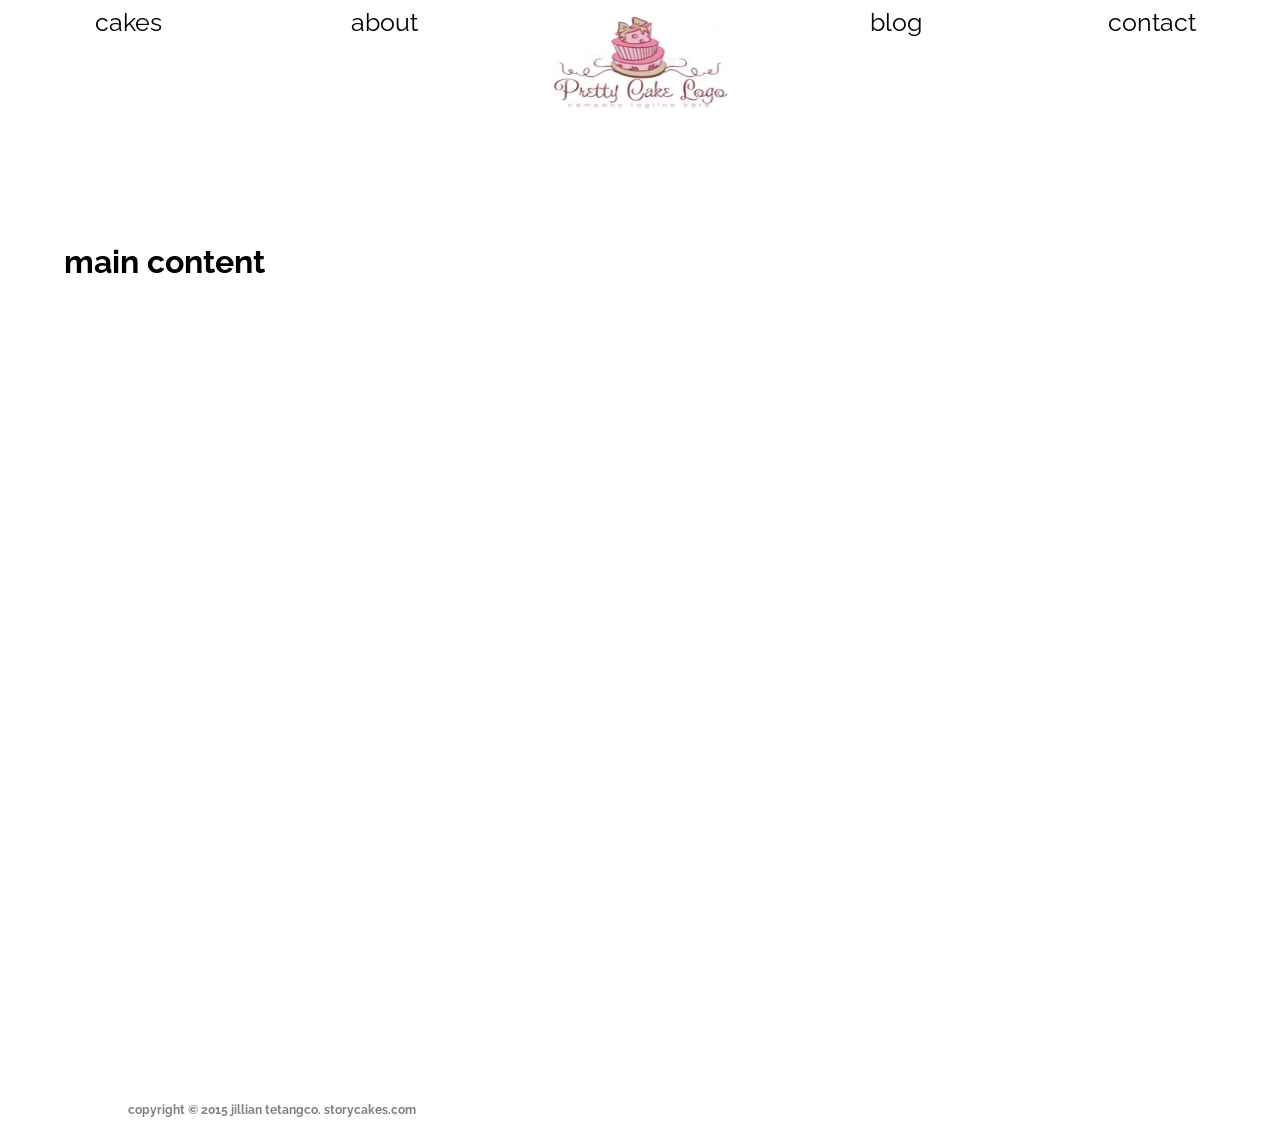
==== about.html @ d335c50a "header and footer header and footer" ====
<!DOCTYPE HTML>
<html lang="en">
	<head>
		<link href='http://fonts.googleapis.com/css?family=Montserrat' rel='stylesheet' type='text/css'/>
    	<link href='http://fonts.googleapis.com/css?family=Raleway:400,300' rel='stylesheet' type='text/css'>
		<!--<link rel="shortcut icon" type="image/x-icon" href="img/favicon.ico">-->
		<link rel="stylesheet" type="text/css" href="css/bootstrap.css" />
		<link rel="stylesheet" type="text/css" href="css/stylesheet.css" />

    	<!-- jQuery -->
		<script src="js/jquery-1.11.0.min.js"></script>

		<meta charset="UTF-8">
		<title>Story Cakes</title>
	</head>
		
		<!-- Top and Primary Navigation Begin -->
		<div id="wrapper">
			
			<div id="right-wrapper">
				<ul class="navbar" id="primary-nav">

					<li id="cakes-li">
						<a href="cakes.html" id="adopt">cakes</a>
					</li>
					<li id="about-li">
						<a href="about.html" id="learnmore">about</a>
					</li>
					<li id="main-logo">
						<a href="home.html"><img id="logo" src="img/main-logo.png" alt="logo"/>
						</a>
					</li>
					<li id="blog-li">
						<a href="blog.html" id="rehome">blog</a>
					</li>
					<li id="contact-li">
						<a href="contact.html" id="support">contact</a>
					</li>
				</ul>
			</div>
		</div>
		<!-- Top and Primary Navigation End -->

		<div id="main-wrapper">
			<h1>main content</h1>
		</div>
		
		<footer>
			<div class="footer-wrapper">
				<h2>copyright &copy; 2015 jillian tetangco.  storycakes.com</h2>
			</div>
		</footer>

	</body>
</html>
---- css/stylesheet.css ----
html, body {
	font-family: 'Raleway', sans-serif;
	margin: 0;
	height: 100%;
}
#wrapper {
	height: 115px;
	margin: 0;
	z-index: 99;
	position: relative;
	background-color: white;
}
.inline {
	display: inline-block;
}
#right-wrapper {
	width: 100%;
	height: 115px;
	display: block;
	margin-left: auto;
	margin-right: auto;
	float: left;
}
.navbar {
	display: inline-block;
	padding: 0;
	height: 35px;
	margin: 0;
	position: absolute;
}
#cakes-li {
	width: 20%; 
}
#about-li {
	width: 20%; 
}
#main-logo {
	width: 20%; 
}
#blog-li {
	width: 20%; 
}
#contact-li {
	width: 20%; 
}
#wrapper img {
	width: 80%;
	height: 100px;
}
#primary-nav {
	position: relative;
	font-family: 'Raleway';
	font-size: 25px;
	padding-bottom: 20px;
	padding-top: 13px;
	width: 100%;
}
#primary-nav li {
	line-height: 0.75em;
}
.navbar li {
	height: auto;
	float: left;  /* This lines up the menu items horizontally */
	text-align: center;  /* All text is placed in the center of the box */
	list-style: none;  /* Removes the default styling (bullets) for the list */
	padding: 0;
}
.navbar a {	
	text-decoration: none;  /* Removes the default hyperlink styling. */
	display: block;
	text-align: center;
}
#primary-nav.navbar li a:hover {
	color: black;
}
#primary-nav.navbar a {
	color: black;
}
#main-wrapper {
	display: block;
	position: relative;
	width: 90%;
	min-height: 100%;
	margin: 10% auto;
	margin-bottom: -50px;
}
#main-wrapper:after {
	content: "";
	display: block;
}
footer {
	color: gray;
	margin-top: -50px;
	height: 50px;
	font-size: 8px;
}
.footer-wrapper, #main-wrapper:after {
	height: 50px;
}
.footer-wrapper {
	width: 90%;
	float: right;
	margin-right: auto;
	margin-left: auto;
	font-family: 'Raleway', sans-serif;
}
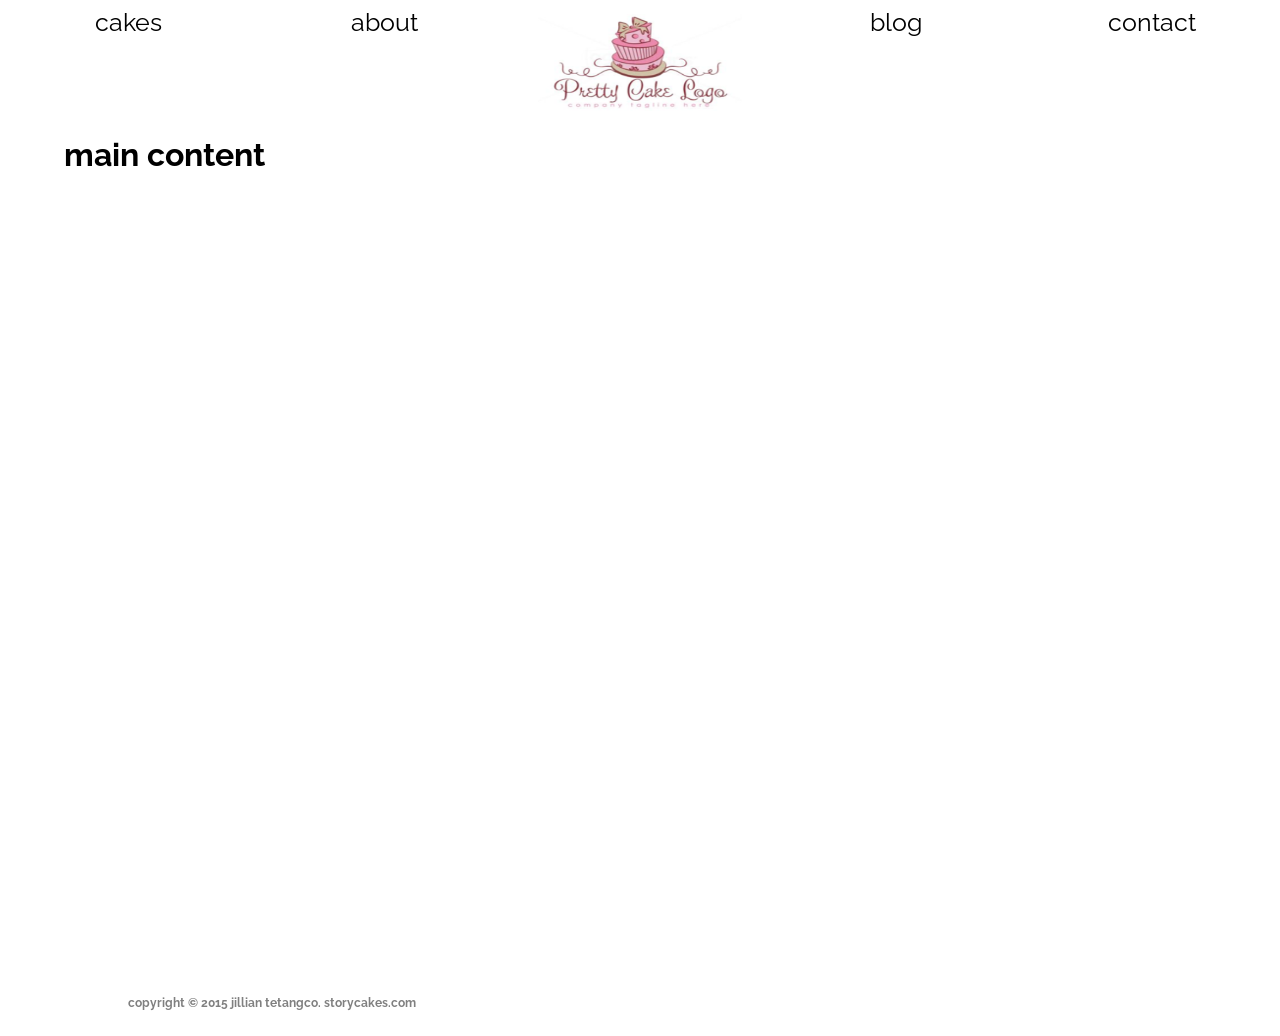
==== commit d9a4f277: "changed home.html links to index.html" ====
--- a/about.html
+++ b/about.html
@@ -27,7 +27,7 @@
 						<a href="about.html" id="learnmore">about</a>
 					</li>
 					<li id="main-logo">
-						<a href="home.html"><img id="logo" src="img/main-logo.png" alt="logo"/>
+						<a href="index.html"><img id="logo" src="img/main-logo.png" alt="logo"/>
 						</a>
 					</li>
 					<li id="blog-li">
--- a/css/stylesheet.css
+++ b/css/stylesheet.css
@@ -81,7 +81,7 @@
 	position: relative;
 	width: 90%;
 	min-height: 100%;
-	margin: 10% auto;
+	margin: 0 auto;
 	margin-bottom: -50px;
 }
 #main-wrapper:after {
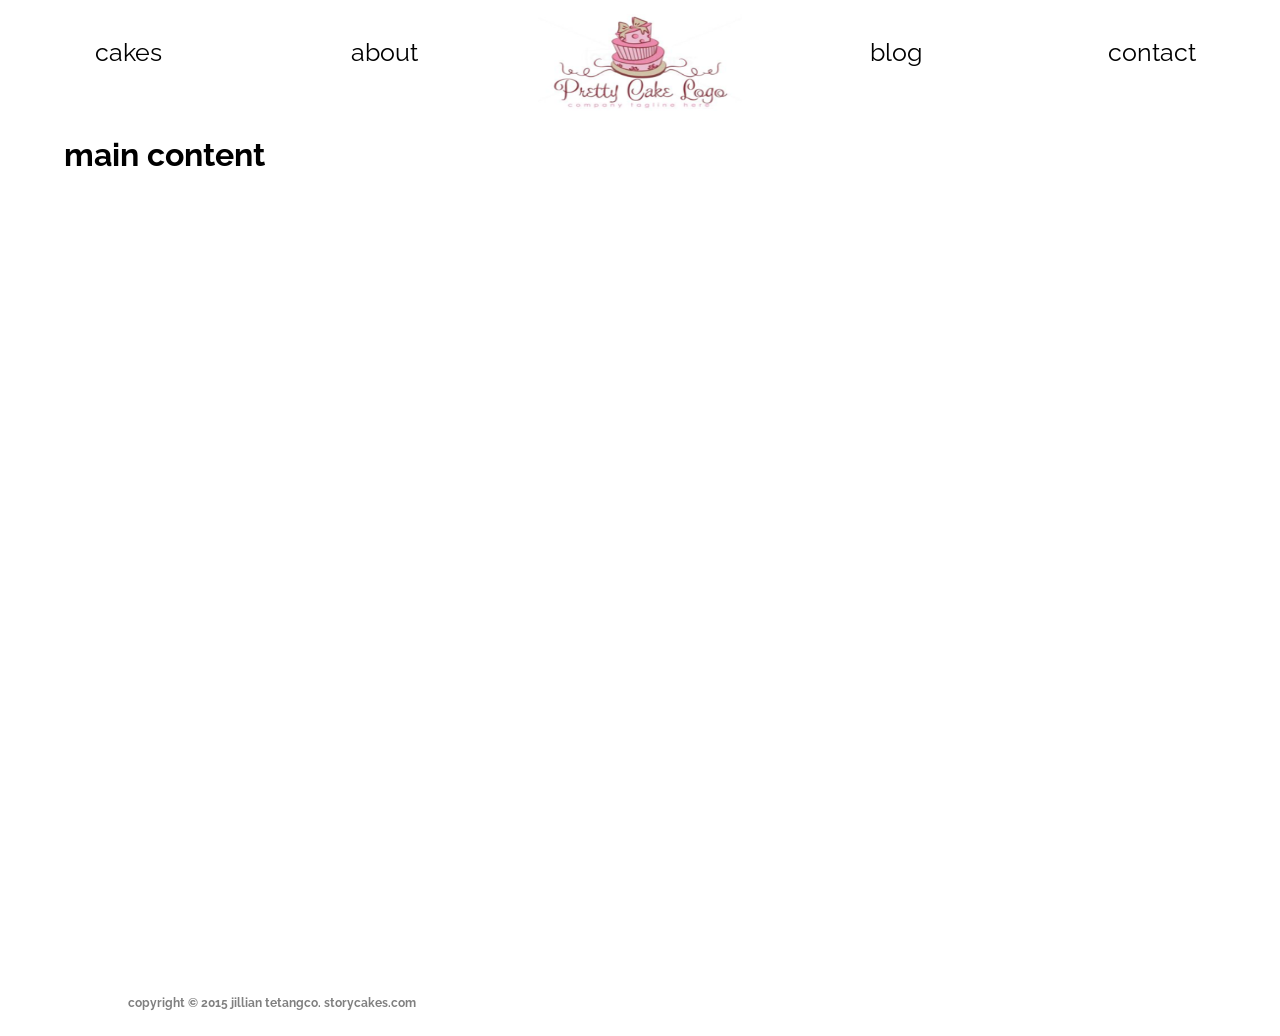
==== commit 73037ec2: "populating home page pics" ====
--- a/about.html
+++ b/about.html
@@ -21,7 +21,7 @@
 				<ul class="navbar" id="primary-nav">
 
 					<li id="cakes-li">
-						<a href="cakes.html" id="adopt">cakes</a>
+						<a href="index.html#wrapper" id="adopt">cakes</a>
 					</li>
 					<li id="about-li">
 						<a href="about.html" id="learnmore">about</a>
--- a/css/stylesheet.css
+++ b/css/stylesheet.css
@@ -25,7 +25,7 @@
 	display: inline-block;
 	padding: 0;
 	height: 35px;
-	margin: 0;
+	margin: 30px 0 0 0;
 	position: absolute;
 }
 #cakes-li {
@@ -36,6 +36,7 @@
 }
 #main-logo {
 	width: 20%; 
+    margin: -30px 0 0 0;
 }
 #blog-li {
 	width: 20%; 
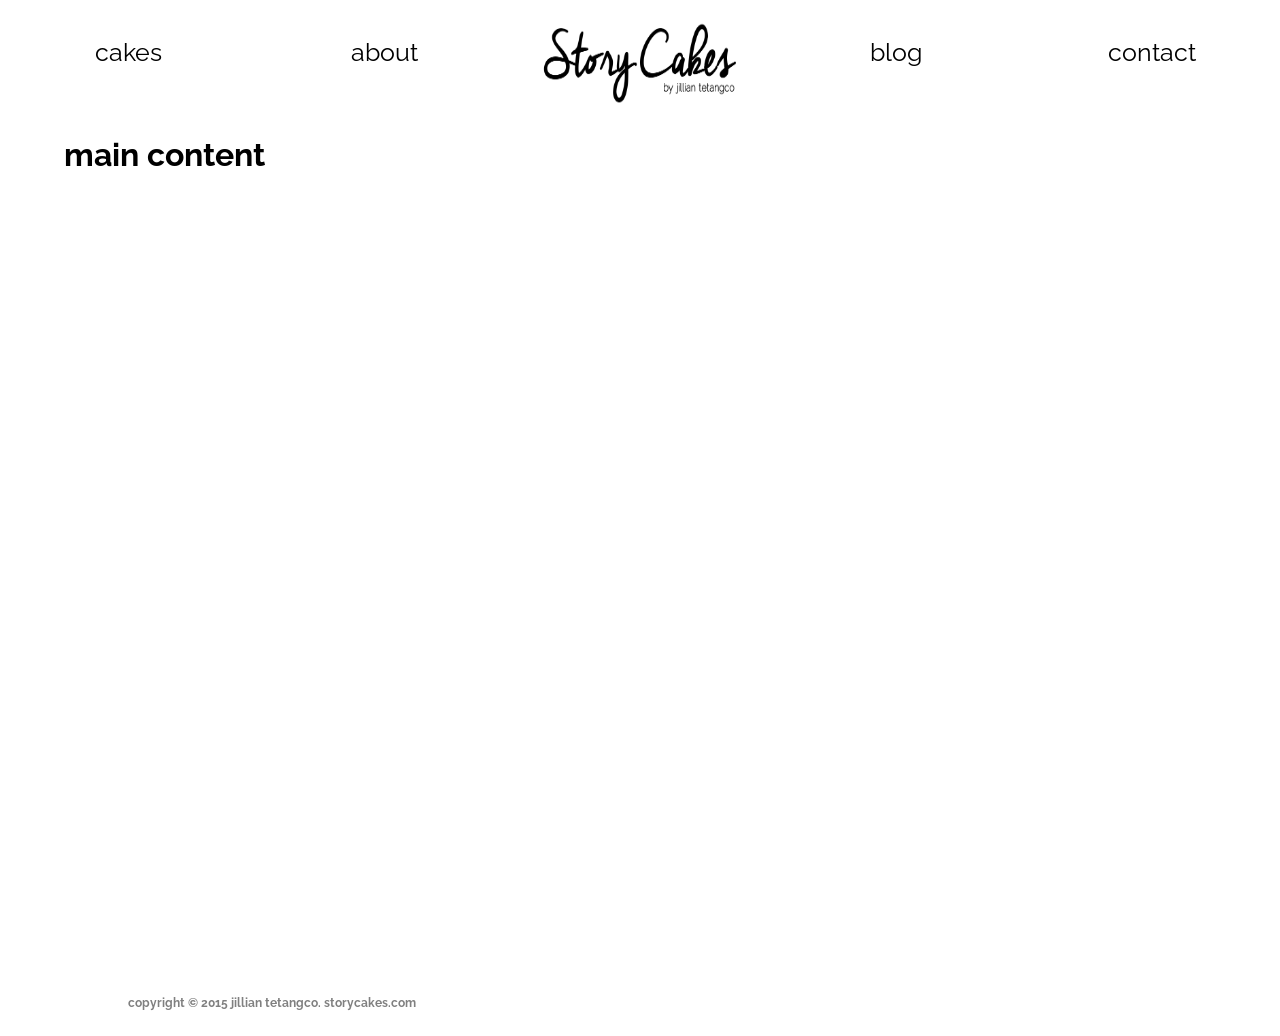
==== commit 2d3ba8ee: "changed new logo" ====
--- a/about.html
+++ b/about.html
@@ -21,13 +21,13 @@
 				<ul class="navbar" id="primary-nav">
 
 					<li id="cakes-li">
-						<a href="index.html#wrapper" id="adopt">cakes</a>
+						<a href="cakes.html" id="adopt">cakes</a>
 					</li>
 					<li id="about-li">
 						<a href="about.html" id="learnmore">about</a>
 					</li>
 					<li id="main-logo">
-						<a href="index.html"><img id="logo" src="img/main-logo.png" alt="logo"/>
+						<a href="index.html"><img id="logo" src="img/splash-text-black.png" alt="logo"/>
 						</a>
 					</li>
 					<li id="blog-li">
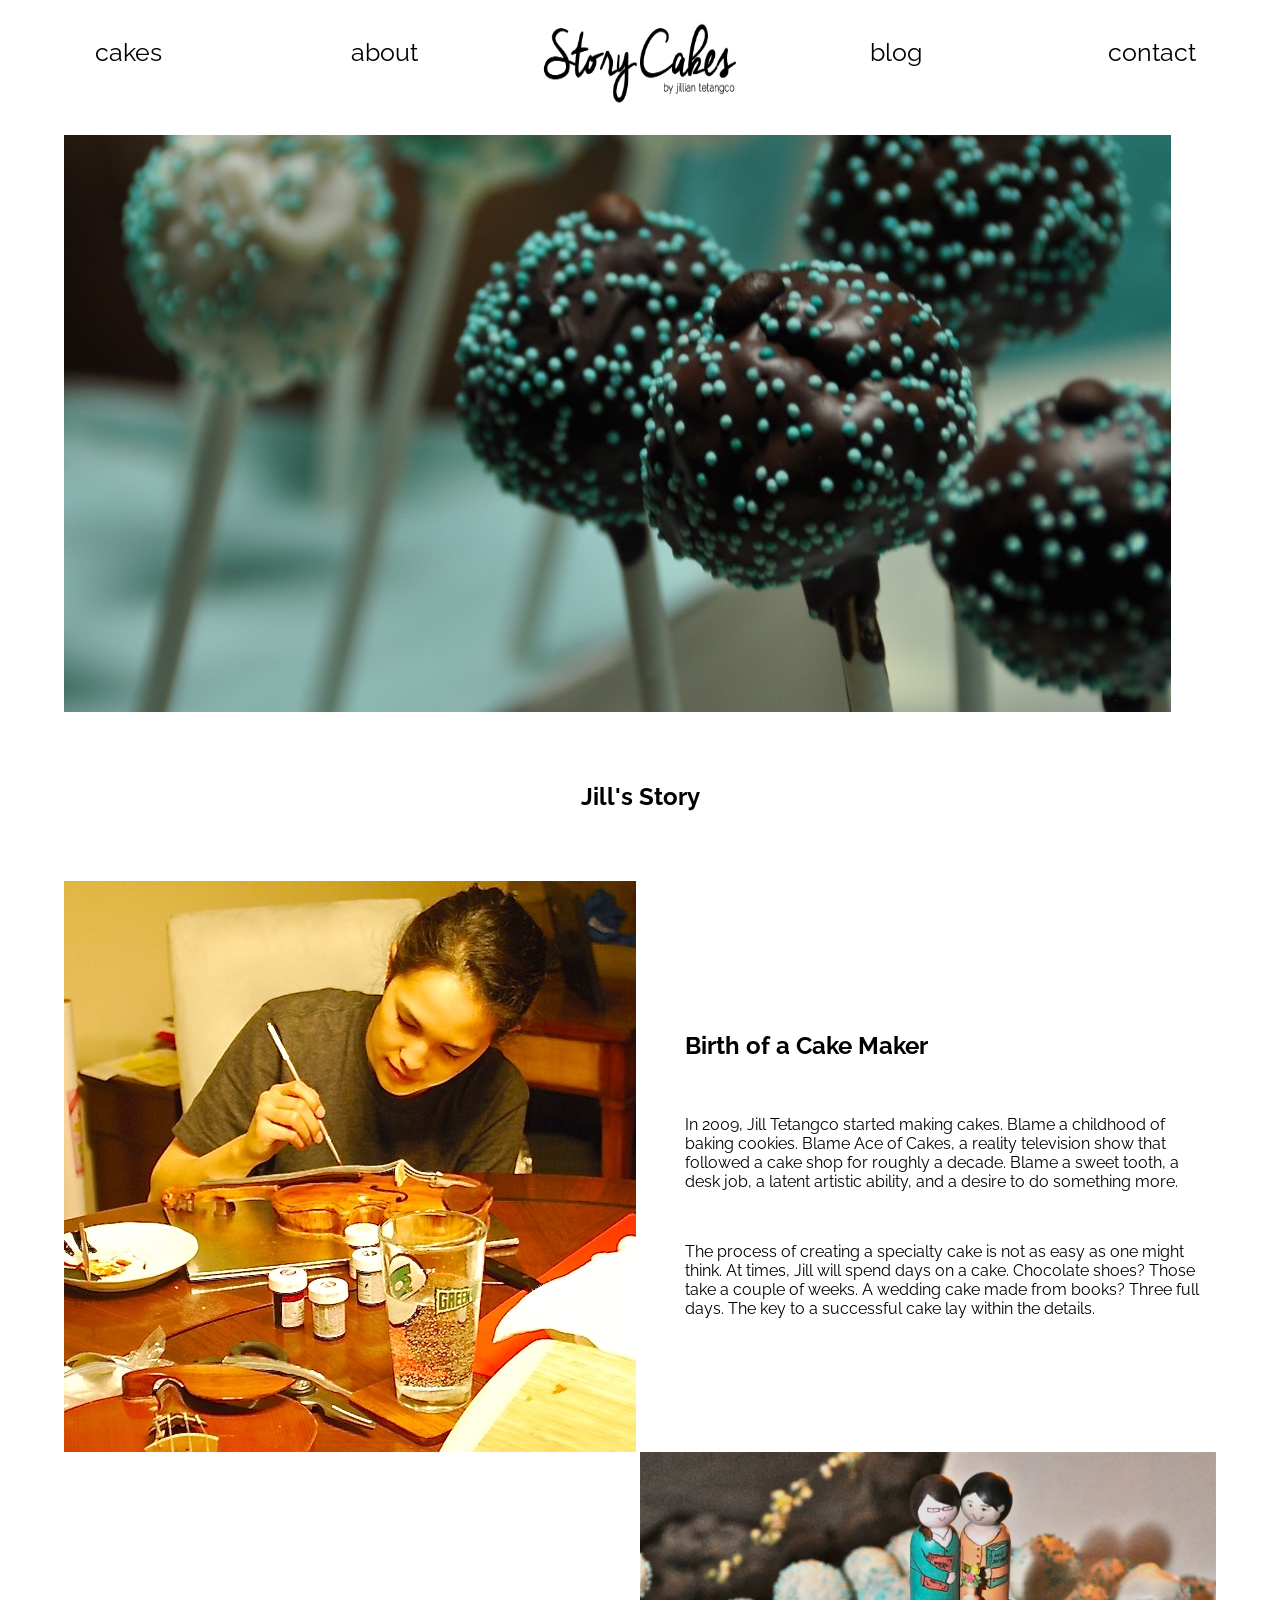
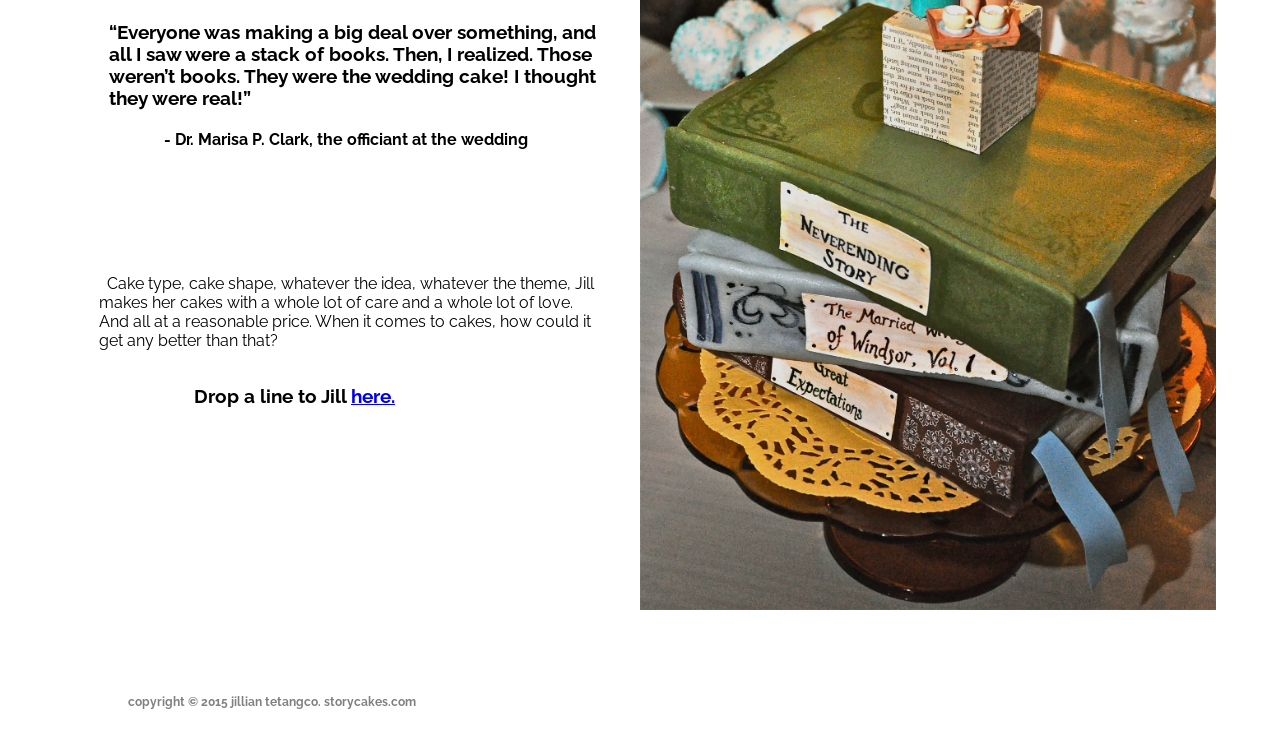
==== commit 4742d38c: "about page" ====
--- a/about.html
+++ b/about.html
@@ -6,6 +6,7 @@
 		<!--<link rel="shortcut icon" type="image/x-icon" href="img/favicon.ico">-->
 		<link rel="stylesheet" type="text/css" href="css/bootstrap.css" />
 		<link rel="stylesheet" type="text/css" href="css/stylesheet.css" />
+		<link rel="stylesheet" type="text/css" href="css/about-stylesheet.css" />
 
     	<!-- jQuery -->
 		<script src="js/jquery-1.11.0.min.js"></script>
@@ -21,7 +22,7 @@
 				<ul class="navbar" id="primary-nav">
 
 					<li id="cakes-li">
-						<a href="cakes.html" id="adopt">cakes</a>
+						<a href="index.html#wrapper" id="adopt">cakes</a>
 					</li>
 					<li id="about-li">
 						<a href="about.html" id="learnmore">about</a>
@@ -42,7 +43,32 @@
 		<!-- Top and Primary Navigation End -->
 
 		<div id="main-wrapper">
-			<h1>main content</h1>
+			<img id="banner-image" src="img/cake-pops.jpg" alt="cake-pops"/>
+			<h2 id="title">Jill's Story</h2>
+			<div class="parent">
+				<div class="left-half">
+					<img id="jill-left" src="img/jill-working.jpg" alt="left-img"/>
+				</div>
+				<div class="right-half" id="first-right">
+					<h2>Birth of a Cake Maker</h2>
+					<br>
+					<p>In 2009, Jill Tetangco started making cakes.  Blame a childhood of baking cookies.  Blame Ace of Cakes, a reality television show that followed a cake shop for roughly a decade.  Blame a sweet tooth, a desk job, a latent artistic ability, and a desire to do something more.</p>
+					<br>
+					<p>The process of creating a specialty cake is not as easy as one might think.  At times, Jill will spend days on a cake.  Chocolate shoes?  Those take a couple of weeks.  A wedding cake made from books?  Three full days.  The key to a successful cake lay within the details.</p>
+				</div>
+			</div>
+			<div class="parent" id="second-parent">
+				<div class="left-half" id="second-left">
+					<h3 id="quote">“Everyone was making a big deal over something, and all I saw were a stack of books.  Then, I realized.  Those weren’t books.  They were the wedding cake!  I thought they were real!”</h3>
+					<h4>- Dr. Marisa P. Clark, the officiant at the wedding</h4>
+					<br><br>
+					<p>&nbsp; Cake type, cake shape, whatever the idea, whatever the theme, Jill makes her cakes with a whole lot of care and a whole lot of love.  And all at a reasonable price.  When it comes to cakes, how could it get any better than that?</p>
+					<h3 class="inline" id="contact">Drop a line to Jill <a href="contact.html" class="inline">here.</a></h3>
+				</div>
+				<div class="right-half">
+					<img id="jill-left" src="img/books-3.jpg" alt="left-img"/>
+				</div>
+			</div>
 		</div>
 		
 		<footer>
--- a/css/about-stylesheet.css
+++ b/css/about-stylesheet.css
@@ -0,0 +1,47 @@
+p {
+	font-size: 16px;
+}
+#banner-image {
+	max-height: 25%;
+	padding-top: 20px
+}
+#title {
+	text-align: center;
+	padding: 50px 0;
+}
+.parent {
+	float: left;
+}
+.left-half, 
+.right-half {
+	display: inline-block;
+	float: left;
+	width: 50%;
+}
+#jill-left {
+	max-width: 100%;
+	max-height: 100%;
+}
+#first-right{
+	padding-left: 45px;
+	padding-top: 130px;
+}
+#second-parent {
+	padding-bottom: 75px;
+}
+#quote{
+	padding-right: 40px;
+	padding-left: 45px;
+	padding-top: 150px;
+}
+#second-left h4 {
+	padding-left: 100px;
+}
+#second-left p {
+	padding-top: 50px;
+	padding-left: 35px;
+	padding-right: 40px;
+}
+#contact {
+	padding-left: 130px;
+}
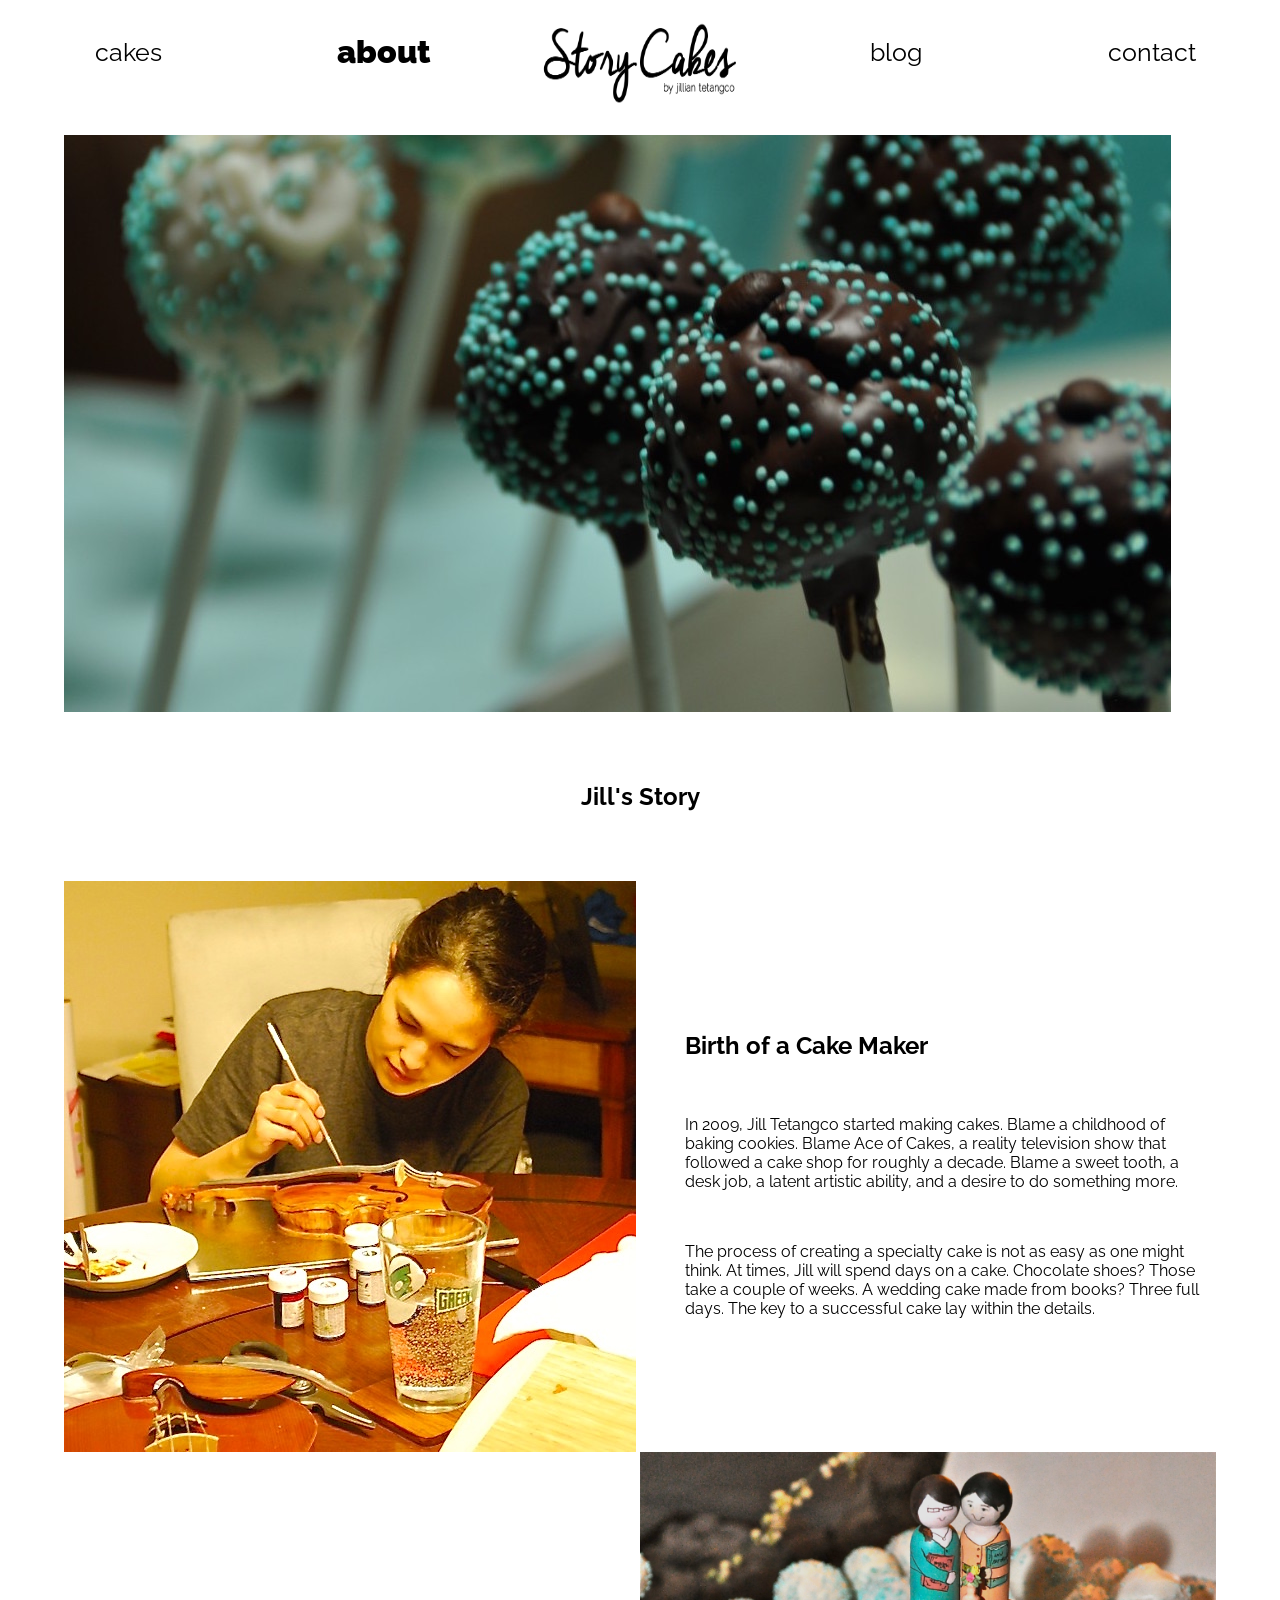
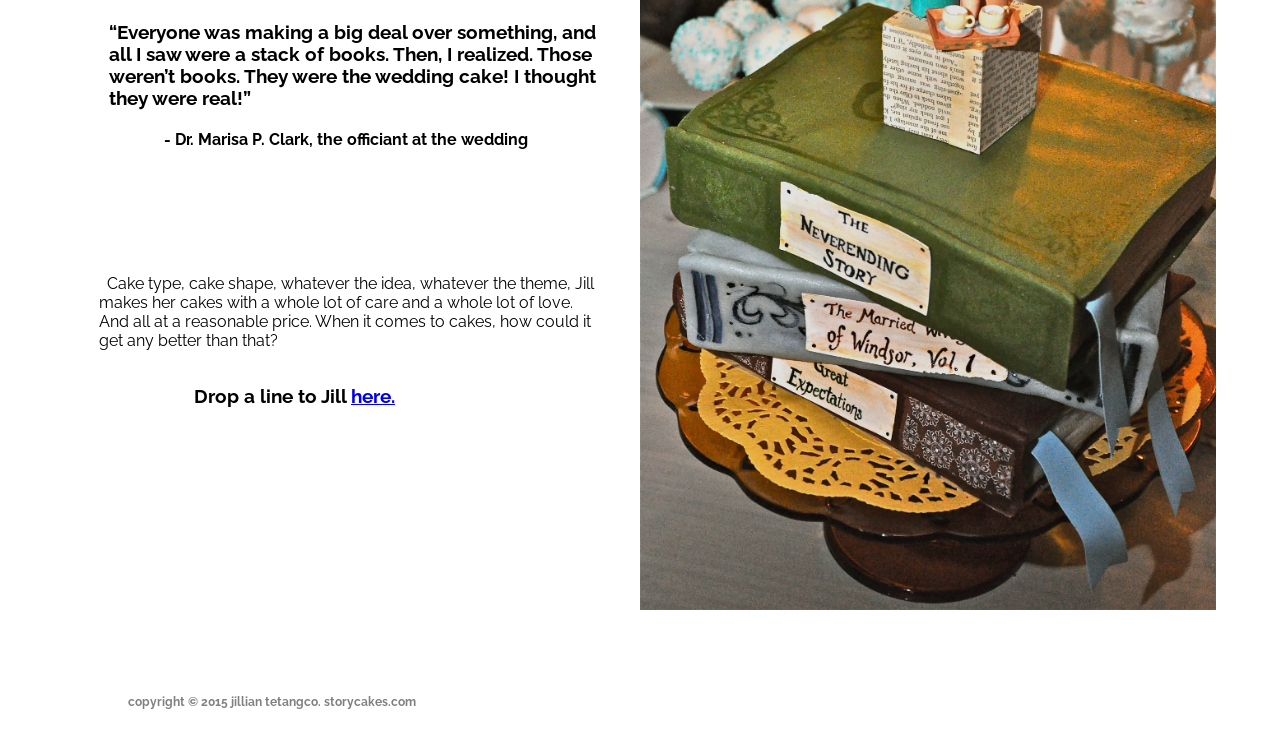
==== commit 14d49952: "restyled blog page, made active pages bolded title" ====
--- a/about.html
+++ b/about.html
@@ -24,7 +24,7 @@
 					<li id="cakes-li">
 						<a href="index.html#wrapper" id="adopt">cakes</a>
 					</li>
-					<li id="about-li">
+					<li class ="active" id="about-li">
 						<a href="about.html" id="learnmore">about</a>
 					</li>
 					<li id="main-logo">
--- a/css/stylesheet.css
+++ b/css/stylesheet.css
@@ -8,7 +8,7 @@
 	margin: 0;
 	z-index: 99;
 	position: relative;
-	background-color: white;
+	background-color: #fff;
 }
 .inline {
 	display: inline-block;
@@ -27,6 +27,11 @@
 	height: 35px;
 	margin: 30px 0 0 0;
 	position: absolute;
+}
+#primary-nav.navbar > li.active > a {
+	display: inline-block;
+	font-weight: 900;
+	font-size: 32px;
 }
 #cakes-li {
 	width: 20%; 
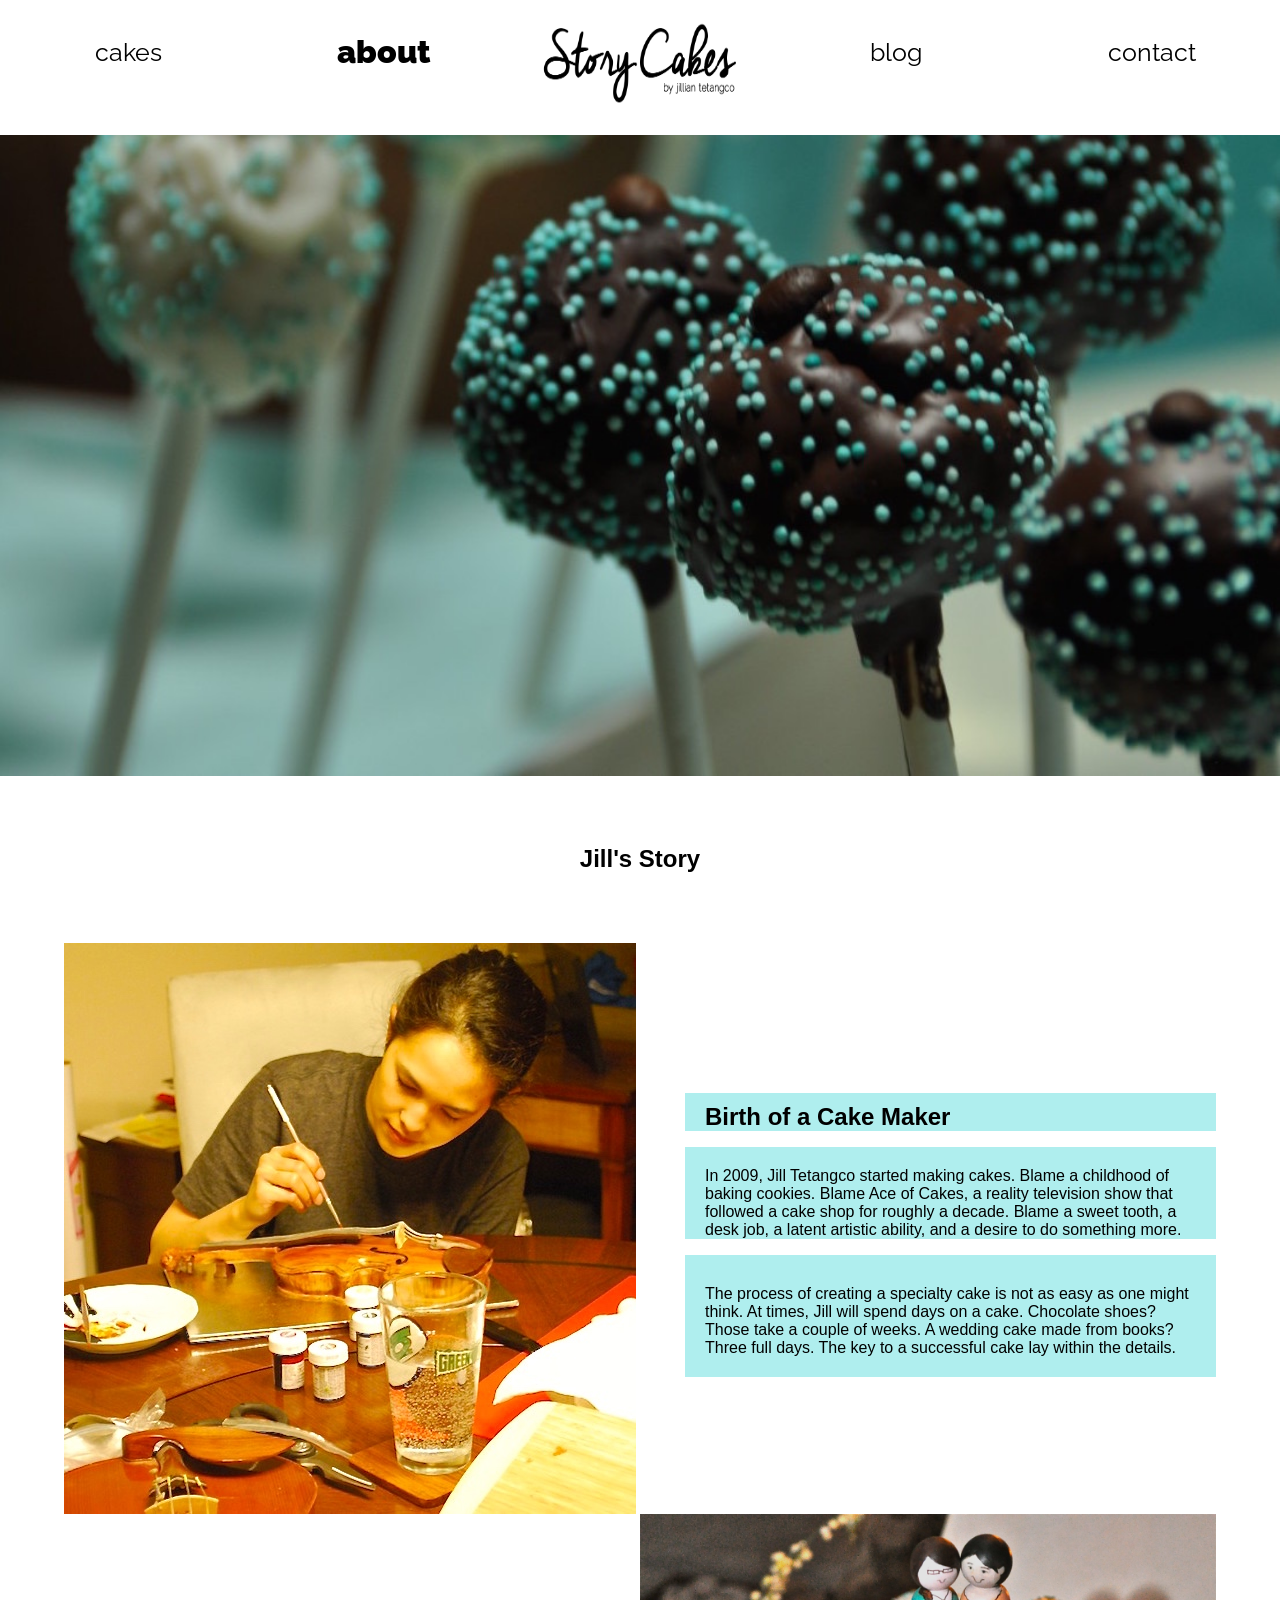
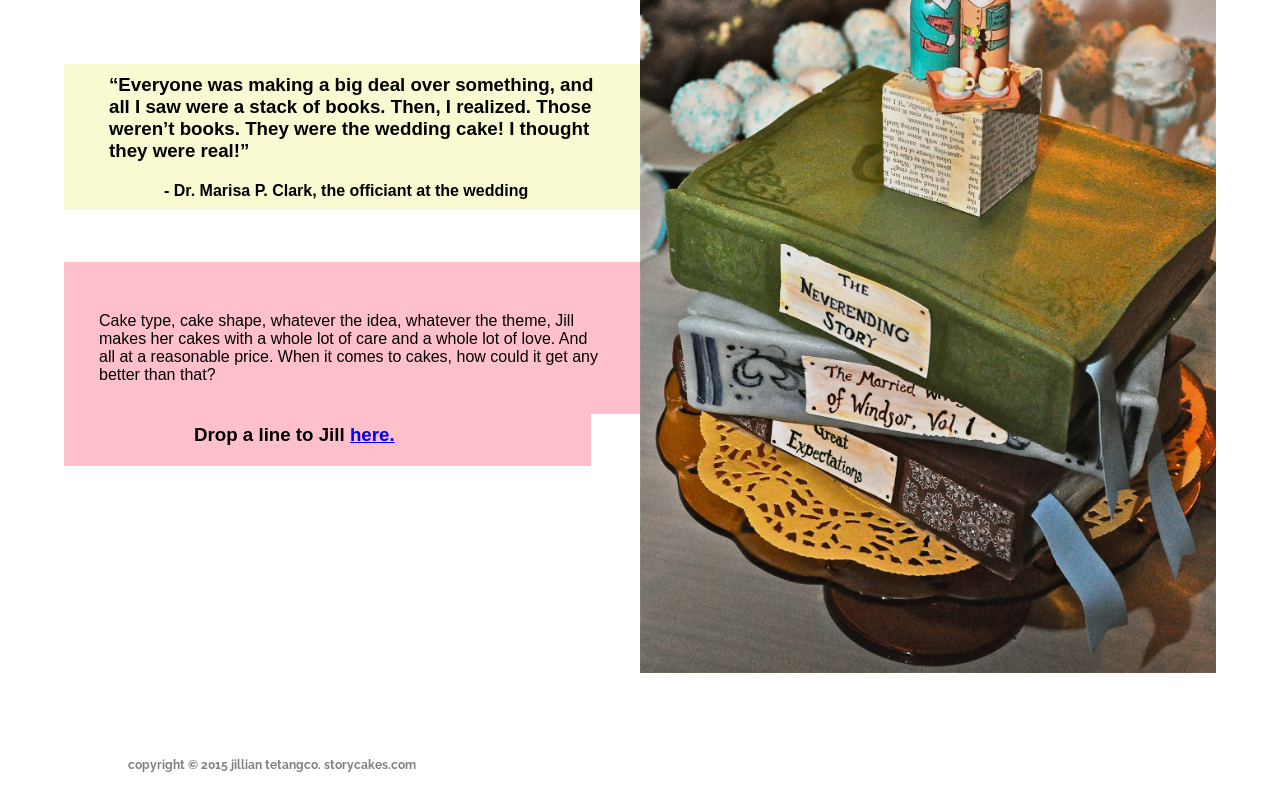
==== commit d6e93c6c: "restyled about page" ====
--- a/about.html
+++ b/about.html
@@ -3,6 +3,7 @@
 	<head>
 		<link href='http://fonts.googleapis.com/css?family=Montserrat' rel='stylesheet' type='text/css'/>
     	<link href='http://fonts.googleapis.com/css?family=Raleway:400,300' rel='stylesheet' type='text/css'>
+    	<link href='http://fonts.googleapis.com/css?family=Lato' rel='stylesheet' type='text/css'>
 		<!--<link rel="shortcut icon" type="image/x-icon" href="img/favicon.ico">-->
 		<link rel="stylesheet" type="text/css" href="css/bootstrap.css" />
 		<link rel="stylesheet" type="text/css" href="css/stylesheet.css" />
@@ -41,9 +42,9 @@
 			</div>
 		</div>
 		<!-- Top and Primary Navigation End -->
-
+		<img id="banner-image" src="img/cake-pops.jpg" alt="cake-pops"/>
 		<div id="main-wrapper">
-			<img id="banner-image" src="img/cake-pops.jpg" alt="cake-pops"/>
+			
 			<h2 id="title">Jill's Story</h2>
 			<div class="parent">
 				<div class="left-half">
@@ -51,10 +52,10 @@
 				</div>
 				<div class="right-half" id="first-right">
 					<h2>Birth of a Cake Maker</h2>
-					<br>
-					<p>In 2009, Jill Tetangco started making cakes.  Blame a childhood of baking cookies.  Blame Ace of Cakes, a reality television show that followed a cake shop for roughly a decade.  Blame a sweet tooth, a desk job, a latent artistic ability, and a desire to do something more.</p>
-					<br>
-					<p>The process of creating a specialty cake is not as easy as one might think.  At times, Jill will spend days on a cake.  Chocolate shoes?  Those take a couple of weeks.  A wedding cake made from books?  Three full days.  The key to a successful cake lay within the details.</p>
+					
+					<p id="first-para">In 2009, Jill Tetangco started making cakes.  Blame a childhood of baking cookies.  Blame Ace of Cakes, a reality television show that followed a cake shop for roughly a decade.  Blame a sweet tooth, a desk job, a latent artistic ability, and a desire to do something more.</p>
+					
+					<p id="second-para">The process of creating a specialty cake is not as easy as one might think.  At times, Jill will spend days on a cake.  Chocolate shoes?  Those take a couple of weeks.  A wedding cake made from books?  Three full days.  The key to a successful cake lay within the details.</p>
 				</div>
 			</div>
 			<div class="parent" id="second-parent">
@@ -62,7 +63,7 @@
 					<h3 id="quote">“Everyone was making a big deal over something, and all I saw were a stack of books.  Then, I realized.  Those weren’t books.  They were the wedding cake!  I thought they were real!”</h3>
 					<h4>- Dr. Marisa P. Clark, the officiant at the wedding</h4>
 					<br><br>
-					<p>&nbsp; Cake type, cake shape, whatever the idea, whatever the theme, Jill makes her cakes with a whole lot of care and a whole lot of love.  And all at a reasonable price.  When it comes to cakes, how could it get any better than that?</p>
+					<p>Cake type, cake shape, whatever the idea, whatever the theme, Jill makes her cakes with a whole lot of care and a whole lot of love.  And all at a reasonable price.  When it comes to cakes, how could it get any better than that?</p>
 					<h3 class="inline" id="contact">Drop a line to Jill <a href="contact.html" class="inline">here.</a></h3>
 				</div>
 				<div class="right-half">
--- a/css/about-stylesheet.css
+++ b/css/about-stylesheet.css
@@ -1,9 +1,13 @@
+body {
+	font-family: 'Lato', sans-serif;
+}
 p {
 	font-size: 16px;
 }
 #banner-image {
-	max-height: 25%;
-	padding-top: 20px
+	max-height: 85%;
+	padding-top: 20px;
+	width: 100%;
 }
 #title {
 	text-align: center;
@@ -26,22 +30,59 @@
 	padding-left: 45px;
 	padding-top: 130px;
 }
+#first-right h2 {
+	padding-left: 20px;
+	background-color: paleturquoise;
+	padding-top: 10px;
+	margin-bottom: 0px;
+}
+#first-right p {
+	background-color: paleturquoise;
+	padding-left: 20px;
+	padding-right: 20px;
+}
+#first-para {
+	padding-top: 20px;
+	margin-bottom: 0px;
+}
+#second-para {
+	padding-top: 30px;
+	padding-bottom: 20px;
+	margin-left: 0px;
+}
 #second-parent {
 	padding-bottom: 75px;
 }
 #quote{
 	padding-right: 40px;
 	padding-left: 45px;
-	padding-top: 150px;
+	padding-top: 10px;
+	padding-bottom: 10px;
+	margin-top: 150px;
+	margin-bottom: 0px;
+	background-color: lightgoldenrodyellow;
 }
 #second-left h4 {
 	padding-left: 100px;
+	margin-bottom: 0px;
+	padding-top: 10px;
+	background-color: lightgoldenrodyellow;
+	margin-top: 0px;
+	padding-bottom: 10px;
 }
 #second-left p {
 	padding-top: 50px;
 	padding-left: 35px;
 	padding-right: 40px;
+	padding-bottom: 30px;
+	background-color: pink;
+	margin-bottom: 0px;
 }
 #contact {
 	padding-left: 130px;
+	padding-right: 196px;
+	margin-top: 0px;
+	padding-bottom: 20px;
+	padding-top: 10px;
+	background-color: pink;
 }
